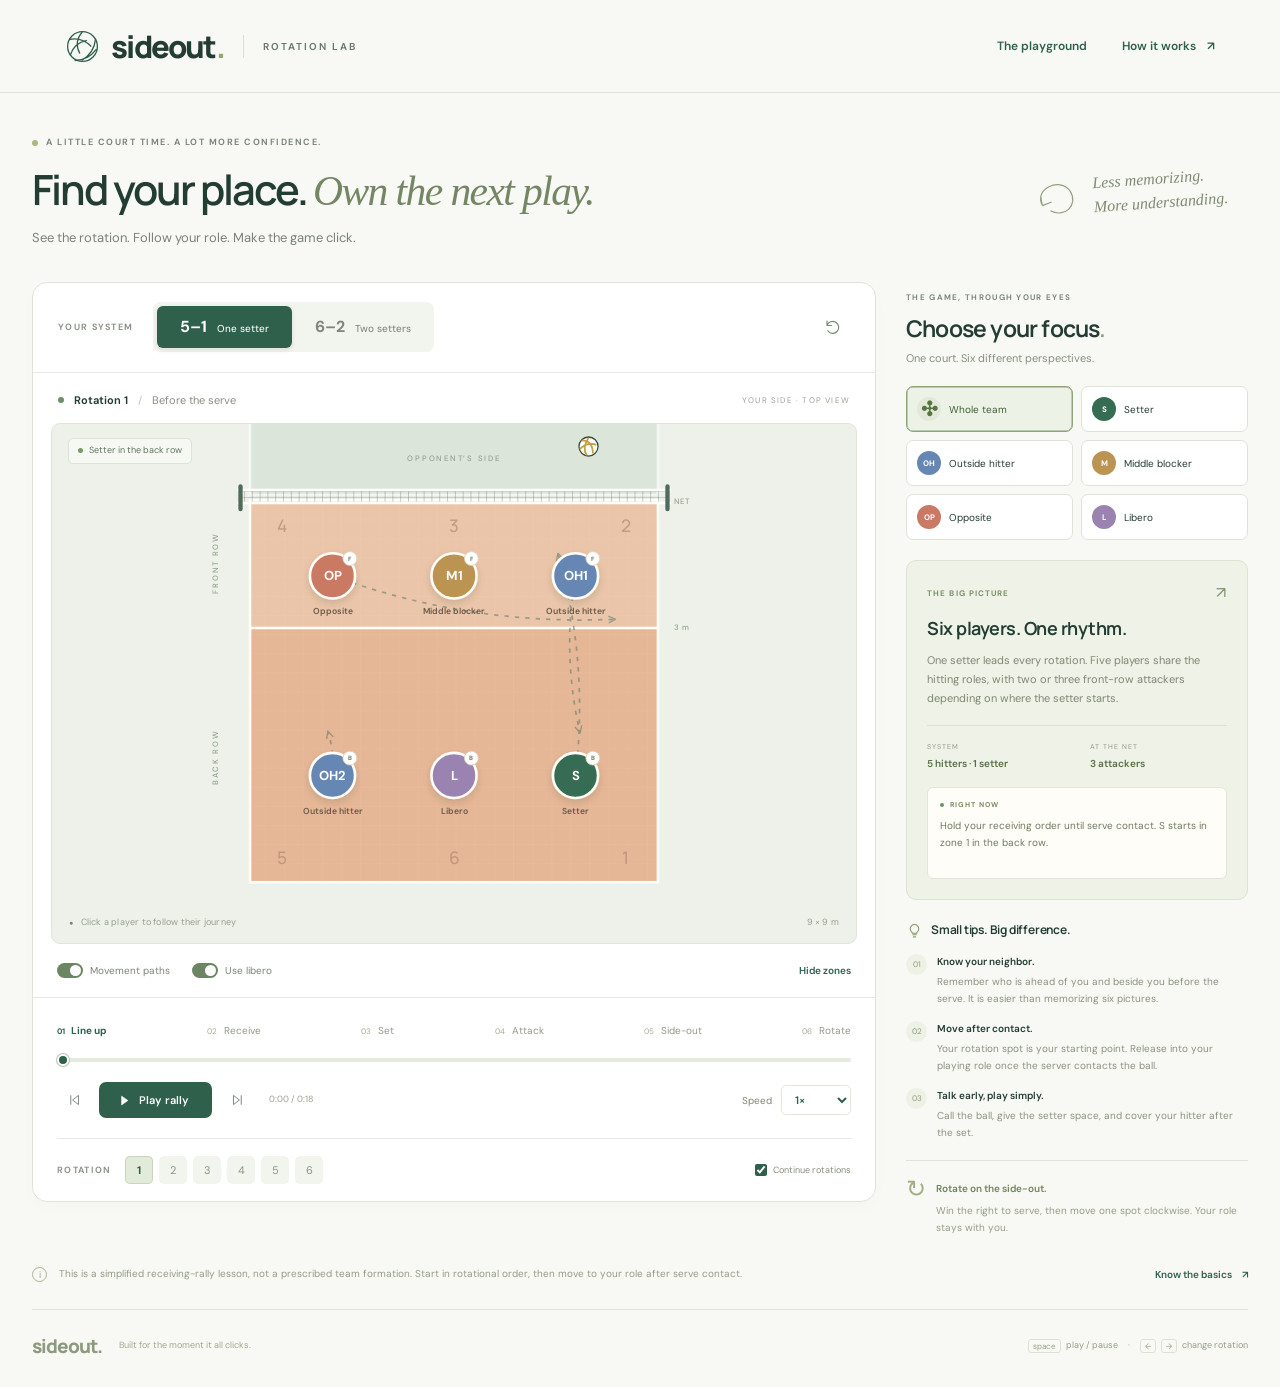
==== index.html @ 78028856 "Add volleyball rotation trainer and GitHub Pages deployment" ====
<!doctype html>
<html lang="en">
<head>
  <meta charset="utf-8">
  <meta name="viewport" content="width=device-width, initial-scale=1">
  <meta name="theme-color" content="#234c3e">
  <meta name="description" content="Learn 5–1 and 6–2 volleyball rotations on an interactive court. Follow any position, slow down the rally, and learn where to move and why.">
  <title>Sideout — Volleyball Rotation Lab</title>
  <link rel="stylesheet" href="styles.css">
  <script defer src="vendor/gsap.min.js"></script>
  <script defer src="app.js"></script>
</head>
<body>
  <header class="site-header">
    <a class="brand" href="./index.html" aria-label="Sideout home"><svg viewBox="0 0 40 40" aria-hidden="true"><circle cx="20" cy="20" r="17"/><path d="M20 3c-7 8-8 16-3 25M5 12c9-2 18 1 25 8M6 30c3-10 9-15 19-17M35 11c-1 11-6 19-16 25M11 36c10 0 19-5 25-13"/></svg><span>sideout<span class="brand-dot">.</span></span><span class="brand-divider"></span><span class="brand-sub">ROTATION LAB</span></a>
    <nav aria-label="Main navigation"><span class="nav-active">The playground</span><button class="text-button" id="guide-open">How it works <span aria-hidden="true">↗</span></button></nav>
  </header>

  <main>
    <section class="intro">
      <div><div class="eyebrow"><span></span> A LITTLE COURT TIME. A LOT MORE CONFIDENCE.</div><h1>Find your place.<br class="mobile-break"> <em>Own the next play.</em></h1><p>See the rotation. Follow your role. Make the game click.</p></div>
      <div class="intro-note"><svg viewBox="0 0 48 48" aria-hidden="true"><path d="M8 31c-8-18 20-29 30-13 8 15-8 28-22 19M8 31l-1-9M8 31l10-3"/></svg><span>Less memorizing.<br>More understanding.</span></div>
    </section>

    <section class="workspace" aria-label="Rotation playground">
      <div class="lab">
        <div class="lab-toolbar">
          <div class="system-control"><span class="control-label" id="system-label">YOUR SYSTEM</span><div class="segmented" role="group" aria-labelledby="system-label"><button data-system="5-1" class="active" aria-pressed="true">5–1 <span>One setter</span></button><button data-system="6-2" aria-pressed="false">6–2 <span>Two setters</span></button></div></div>
          <button class="icon-button" id="reset" aria-label="Reset lesson" title="Reset lesson"><svg viewBox="0 0 24 24" aria-hidden="true"><path d="M4 10a8 8 0 1 1 1 7M4 4v6h6"/></svg></button>
        </div>
        <div class="court-heading"><div><span class="live-dot"></span><strong id="court-title">Rotation 1</strong><span class="court-heading-divider">/</span><span id="court-phase">Before the serve</span></div><span class="view-label">YOUR SIDE · TOP VIEW</span></div>

        <div class="court-wrap">
          <div class="court-badge" id="setter-badge"><span></span> Setter in the back row</div>
          <svg id="court" viewBox="0 0 700 560" aria-label="Interactive volleyball court. Select a player to learn their role.">
            <defs>
              <pattern id="floor" width="22" height="22" patternUnits="userSpaceOnUse"><path d="M22 0H0V22" fill="none" stroke="#fff" stroke-opacity=".08"/></pattern>
              <pattern id="net-grid" width="9" height="7" patternUnits="userSpaceOnUse"><path d="M9 0H0V7" fill="none" stroke="#667a70" stroke-width=".8"/></pattern>
              <filter id="player-shadow" x="-50%" y="-50%" width="200%" height="220%"><feDropShadow dx="0" dy="4" stdDeviation="4" flood-color="#264034" flood-opacity=".16"/></filter>
              <marker id="arrow" viewBox="0 0 10 10" refX="8" refY="5" markerWidth="5" markerHeight="5" orient="auto-start-reverse"><path d="M1 1l8 4-8 4" fill="none" stroke="#4a7363" stroke-width="1.6"/></marker>
            </defs>
            <rect x="0" y="0" width="700" height="560" fill="#edf1e9"/>
            <rect x="115" y="-40" width="470" height="124" fill="#dce5d9"/>
            <path d="M115 0v82h470V0" fill="none" stroke="#fff" stroke-width="3" opacity=".65"/>
            <text x="350" y="43" text-anchor="middle" class="opponent-label">OPPONENT’S SIDE</text>
            <rect x="115" y="88" width="470" height="440" fill="#e6b797"/>
            <rect x="115" y="88" width="470" height="147" fill="#ebc5a9"/>
            <rect x="115" y="88" width="470" height="440" fill="url(#floor)"/>
            <rect x="115" y="88" width="470" height="440" fill="none" stroke="#fffdf7" stroke-width="3"/>
            <line x1="115" y1="235" x2="585" y2="235" stroke="#fffdf7" stroke-width="3"/>
            <g id="zone-labels" class="zone-labels"><text x="152" y="124">4</text><text x="350" y="124">3</text><text x="548" y="124">2</text><text x="152" y="507">5</text><text x="350" y="507">6</text><text x="548" y="507">1</text></g>
            <text x="603" y="237" class="line-label">3 m</text><text x="603" y="92" class="line-label">NET</text>
            <text transform="translate(78 160) rotate(-90)" text-anchor="middle" class="row-label">FRONT ROW</text><text transform="translate(78 384) rotate(-90)" text-anchor="middle" class="row-label">BACK ROW</text>
            <g id="movement-paths" fill="none" stroke="#4a7363" stroke-width="2" stroke-dasharray="5 7" opacity=".5" marker-end="url(#arrow)"></g>
            <g class="net"><rect x="102" y="76" width="496" height="15" fill="url(#net-grid)"/><path d="M100 76h500M100 91h500" stroke="#fff" stroke-width="3"/><path d="M104 72v26M596 72v26" stroke="#506b5c" stroke-width="5" stroke-linecap="round"/></g>
            <g id="players"></g>
            <g id="ball" transform="translate(505 26)" aria-hidden="true"><circle r="11" fill="#fffef4" stroke="#384d40" stroke-width="1.5"/><path d="M-8-7C0-7 5-2 5 8M-10 3C-4-3 3-4 9-2M-2 10C-6 4-5-3 0-10" fill="none" stroke="#c3a047" stroke-width="2"/></g>
          </svg>
          <div class="court-bottom-label"><span><span class="small-ball">●</span> Click a player to follow their journey</span><span>9 × 9 m</span></div>
        </div>

        <div class="court-options"><label class="toggle-label"><input type="checkbox" id="paths" checked><span class="toggle"></span>Movement paths</label><label class="toggle-label"><input type="checkbox" id="libero" checked><span class="toggle"></span>Use libero</label><button class="text-button small" id="zones" aria-pressed="true">Hide zones</button></div>

        <div class="playback">
          <div class="phase-steps" role="group" aria-label="Jump to rally phase"><button data-phase="0" class="active"><span>01</span> Line up</button><button data-phase="1"><span>02</span> Receive</button><button data-phase="2"><span>03</span> Set</button><button data-phase="3"><span>04</span> Attack</button><button data-phase="4"><span>05</span> Side-out</button><button data-phase="5"><span>06</span> Rotate</button></div>
          <label class="sr-only" for="scrubber">Rally progress</label><input type="range" min="0" max="18" value="0" step="0.01" id="scrubber" aria-valuetext="Line up, 0 seconds">
          <div class="playback-bottom"><div class="transport"><button class="icon-button" id="previous" aria-label="Previous rotation" title="Previous rotation"><svg viewBox="0 0 24 24" aria-hidden="true"><path d="M6 5v14M18 5l-9 7 9 7z"/></svg></button><button class="play-button" id="play"><svg viewBox="0 0 24 24" aria-hidden="true"><path d="m9 5 10 7-10 7z"/></svg><span>Play rally</span></button><button class="icon-button" id="next" aria-label="Next rotation" title="Next rotation"><svg viewBox="0 0 24 24" aria-hidden="true"><path d="M18 5v14M6 5l9 7-9 7z"/></svg></button><span class="time-display" id="time-display">0:00 / 0:18</span></div><div class="speed-control"><label for="speed">Speed</label><select id="speed" aria-label="Playback speed"><option value="0.25">0.25×</option><option value="0.5">0.5×</option><option value="0.75">0.75×</option><option value="1" selected>1×</option><option value="1.5">1.5×</option><option value="2">2×</option></select></div></div>
          <div class="rotation-strip"><span class="control-label">ROTATION</span><div id="rotations" role="group" aria-label="Choose rotation"></div><label class="loop-label"><input type="checkbox" id="continuous" checked> Continue rotations</label></div>
        </div>
      </div>

      <aside class="coach-panel" aria-label="Position coaching">
        <div class="focus-heading"><span class="eyebrow">THE GAME, THROUGH YOUR EYES</span><h2>Choose your focus<span>.</span></h2><p>One court. Six different perspectives.</p></div>
        <div class="role-grid" role="group" aria-label="Focus on a position"><button data-role="all" class="active" aria-pressed="true"><span class="role-icon all-icon">✣</span>Whole team</button><button data-role="S" aria-pressed="false"><span class="role-icon setter">S</span>Setter</button><button data-role="OH" aria-pressed="false"><span class="role-icon outside">OH</span>Outside hitter</button><button data-role="MB" aria-pressed="false"><span class="role-icon middle">M</span>Middle blocker</button><button data-role="OPP" aria-pressed="false"><span class="role-icon opposite">OP</span>Opposite</button><button data-role="L" aria-pressed="false"><span class="role-icon libero">L</span>Libero</button></div>

        <article class="coaching-card"><div class="card-eyebrow"><span id="focus-tag">THE BIG PICTURE</span><span class="outline-icon" aria-hidden="true">↗</span></div><h3 id="focus-title">Six players. One rhythm.</h3><p id="focus-description"></p><div class="focus-stats"><div><span id="stat-one-label">SYSTEM</span><strong id="stat-one-value">5 hitters · 1 setter</strong></div><div><span id="stat-two-label">AT THE NET</span><strong id="stat-two-value">3 attackers</strong></div></div><div class="now-card"><span class="now-label"><span class="live-dot"></span> RIGHT NOW</span><p id="phase-tip" aria-live="polite"></p></div></article>

        <section class="tips-section"><h3><svg viewBox="0 0 24 24" aria-hidden="true"><path d="M9 18h6M10 21h4M8 14a6 6 0 1 1 8 0c-1 1-1 2-1 2H9s0-1-1-2z"/></svg>Small tips. Big difference.</h3><div id="tips"></div></section>
        <div class="remember"><span aria-hidden="true">↻</span><div><strong>Rotate on the side-out.</strong><p>Win the right to serve, then move one spot clockwise. Your role stays with you.</p></div></div>
      </aside>
    </section>

    <section class="lesson-note"><span class="note-icon" aria-hidden="true">i</span><p id="lesson-note">This is a simplified receiving-rally lesson, not a prescribed team formation. Start in rotational order, then move to your role after serve contact.</p><button class="text-button" id="rules-open">Know the basics <span aria-hidden="true">↗</span></button></section>
    <footer><span class="footer-brand">sideout.</span><span>Built for the moment it all clicks.</span><span class="keyboard-hint"><kbd>space</kbd> play / pause <span>·</span> <kbd>←</kbd> <kbd>→</kbd> change rotation</span></footer>
  </main>

  <dialog id="guide"><div class="dialog-top"><span class="eyebrow">YOUR COURTSIDE FIELD GUIDE</span><button class="icon-button" id="guide-close" aria-label="Close guide">✕</button></div><h2>A few things that<br><em>make it click.</em></h2><div class="guide-grid"><section><span class="guide-number">01</span><h3>Rotation ≠ playing position</h3><p>The zones run 1 (right back), 2 (right front), 3 (middle front), 4 (left front), 5 (left back), 6 (middle back). After winning the right to serve, rotate 2 → 1 → 6 → 5 → 4 → 3 → 2.</p></section><section><span class="guide-number">02</span><h3>One setter or two?</h3><p>A 5–1 uses the same setter in all six rotations. A 6–2 uses two opposite setter/hitters: the back-row player sets and the front-row player attacks. This demo uses that no-substitution version.</p></section><section><span class="guide-number">03</span><h3>Wait for serve contact</h3><p>As the receiving team, keep your rotational order until the server contacts the ball: front-row players ahead of their corresponding back-row players, and left–middle–right order within each row. Then move to your playing positions.</p></section><section><span class="guide-number">04</span><h3>Your row still matters</h3><p>A back-row setter can move to the net to set, but cannot block or complete an above-net attack after taking off in the front zone. Moving forward does not make them a front-row player.</p></section><section><span class="guide-number">05</span><h3>The libero’s exchange</h3><p>Here, the libero replaces the back-row middle. Before that slot reaches the front row, the middle returns. The other middle can then be replaced in the back row. Real exchanges must follow competition timing rules; this lesson condenses them.</p></section><section><span class="guide-number">06</span><h3>Learn one rally at a time</h3><p>Choose a role or click a player. Use the phase buttons and timeline to pause anywhere. Each example ends with a successful side-out. The next lesson assumes your team is receiving again; actual games include serving rallies in between.</p></section></div><div class="guide-source">Rules reference: <a href="https://usavolleyball.org/play/rules-of-volleyball/" target="_blank" rel="noopener noreferrer">USA Volleyball ↗</a><p>These are teaching positions and schematic paths. Passing lanes, switches, defensive systems, and substitution rules vary by team and competition.</p></div></dialog>
  <noscript><div class="error-banner">Enable JavaScript to use the interactive court and animation controls.</div></noscript>
</body>
</html>
---- styles.css ----
@import url('https://fonts.googleapis.com/css2?family=DM+Sans:wght@400;450;500;550;600;650;700&family=Manrope:wght@400;500;600;650;700;750;800&display=swap');

:root{--paper:#f8f9f5;--ink:#233d33;--muted:#7b8279;--green:#2f604c;--line:#dfe4da;--setter:#356c52;--outside:#6687b4;--middle:#bb9451;--opposite:#ca7964;--libero:#9a82b1;--sans:'DM Sans',-apple-system,BlinkMacSystemFont,'Segoe UI',sans-serif;--heading:'Manrope',var(--sans)}
*{box-sizing:border-box}body{margin:0;background:var(--paper);color:var(--ink);font:14px/1.5 var(--sans)}button,input,select{font:inherit}button,a,input,select{-webkit-tap-highlight-color:transparent}button{cursor:pointer;color:inherit}button{border:0;background:none}a{color:inherit}button:focus-visible,a:focus-visible,input:focus-visible,select:focus-visible,[role=button]:focus-visible{outline:3px solid #9ba95b;outline-offset:4px}button:disabled{opacity:.45;cursor:not-allowed}button,select,a{touch-action:manipulation}.site-header{height:93px;max-width:1440px;margin:auto;padding:0 5.1%;display:flex;justify-content:space-between;align-items:center;border-bottom:1px solid var(--line)}.brand{display:flex;gap:11px;align-items:center;text-decoration:none}.brand>svg{width:35px;fill:none;stroke:var(--green);stroke-width:1.5}.brand>span:first-of-type{font:800 31px var(--heading);letter-spacing:-1.8px}.brand-dot{color:#93a971}.brand-divider{height:23px;width:1px;background:#d9dfd3;margin:0 8px}.brand-sub{font-size:10px;font-weight:650;letter-spacing:2px;color:#69786d}nav{display:flex;gap:35px;align-items:center;font-size:12px}nav .nav-active{color:var(--green);font-weight:600}.text-button{padding:3px 0;font-size:12px;color:var(--green);font-weight:600;white-space:nowrap}.text-button span{margin-left:8px}.text-button:hover{text-decoration:underline;text-underline-offset:4px}main{max-width:1324px;padding:0 32px;margin:auto}.intro{display:flex;justify-content:space-between;align-items:center;padding:43px 0 34px}.eyebrow{font-size:9px;letter-spacing:1.5px;font-weight:650;color:#788477}.intro .eyebrow{display:flex;gap:8px;align-items:center}.intro .eyebrow>span{height:6px;width:6px;border-radius:50%;background:#a8b984}h1{font:600 clamp(30px,3.25vw,46px)/1.25 var(--heading);letter-spacing:-2px;margin:13px 0 11px}h1 em{font-family:Georgia,serif;font-weight:400;letter-spacing:-1.6px;color:#748663}h1+p{color:#7b8279;font-size:13px;margin:0}.mobile-break{display:none}.intro-note{display:flex;align-items:center;gap:13px;padding-right:20px;transform:rotate(-4deg);color:#7e8b71;font:italic 16px/1.5 Georgia,serif}.intro-note svg{width:46px;fill:none;stroke:#94a181;stroke-width:1.2}.workspace{display:grid;grid-template-columns:minmax(0,1fr) 342px;gap:30px;align-items:start}.lab{border:1px solid var(--line);border-radius:15px;background:#fff;overflow:hidden;box-shadow:0 6px 20px #263f3304}.lab-toolbar{height:90px;padding:18px 25px;display:flex;align-items:center;justify-content:space-between;border-bottom:1px solid #e6e9e1}.system-control{display:flex;align-items:center;gap:20px}.control-label{font-size:9px;letter-spacing:1.3px;font-weight:650;color:#899184}.segmented{display:flex;gap:3px;background:#f2f4ee;border-radius:8px;padding:4px}.segmented button{font-weight:700;border-radius:6px;padding:9px 17px;font-size:16px;min-width:135px;color:#7e877a}.segmented button span{font-size:10px;font-weight:450;margin-left:6px}.segmented button.active{color:#fff;background:var(--green);box-shadow:0 2px 5px #1f48331a}.icon-button{width:34px;height:34px;display:inline-flex;align-items:center;justify-content:center;border-radius:7px;color:#7c8a7c}.icon-button:hover{background:#edf1e9;color:var(--green)}.icon-button svg{width:18px;height:18px;fill:none;stroke:currentColor;stroke-width:1.6;stroke-linejoin:round;stroke-linecap:round}.court-heading{display:flex;align-items:center;justify-content:space-between;padding:19px 25px 15px;font-size:11px}.court-heading>div{display:flex;gap:10px;align-items:center}.live-dot{width:6px;height:6px;border-radius:50%;background:#699268;display:inline-block;flex:none}.court-heading strong{font-weight:650}.court-heading-divider{color:#c2c7bc}#court-phase{color:#879080}.view-label{font-size:8px;letter-spacing:1.2px;color:#9ca394}.court-wrap{position:relative;background:#edf1e9;margin:0 18px;border:1px solid #e0e5d9;border-radius:9px;overflow:hidden}.court-wrap>svg{display:block;width:100%;max-height:486px}.court-badge{position:absolute;top:14px;left:16px;padding:5px 9px;background:#f8faf4e8;border:1px solid #dce4d4;border-radius:5px;font-size:9px;z-index:1;color:#61745f;pointer-events:none}.court-badge span{display:inline-block;background:#7c9a65;width:5px;height:5px;border-radius:50%;margin-right:4px}.opponent-label,.row-label,.line-label{font:500 9px var(--sans);letter-spacing:2px;fill:#93a28e}.line-label{letter-spacing:1px;font-size:9px}.zone-labels{font:500 20px var(--heading);fill:#ae876b;opacity:.65;text-anchor:middle}.player{cursor:pointer;outline:none}.player .player-disc{stroke:#fffdf7;stroke-width:3;filter:url(#player-shadow)}.player .focus-ring{fill:none;stroke:var(--green);stroke-width:1.8;opacity:0;stroke-dasharray:4 4}.player.selected .focus-ring,.player:focus-visible .focus-ring{opacity:1}.player .player-code{font:700 15px var(--sans);fill:white;text-anchor:middle;dominant-baseline:central;pointer-events:none}.player .player-name{font:600 10px var(--sans);fill:#6a5a49;text-anchor:middle;pointer-events:none}.player .row-indicator{fill:white;stroke:#ddd0b8;stroke-width:1}.player .row-text{font:700 7px var(--sans);fill:#6d775e;text-anchor:middle;dominant-baseline:central}.player:hover .player-disc{stroke-width:5}.court-bottom-label{padding:6px 17px 13px;display:flex;justify-content:space-between;color:#94a18b;font-size:9px;letter-spacing:.2px}.small-ball{color:#768969;margin-right:5px;font-size:7px}.court-options{padding:16px 24px;display:flex;gap:22px;align-items:center;border-bottom:1px solid #e6e9e1;font-size:10px;color:#7b8574}.toggle-label{display:flex;align-items:center;gap:7px;cursor:pointer}.toggle-label input{position:absolute;opacity:0;width:28px;height:20px}.toggle{display:inline-block;width:26px;height:15px;border-radius:20px;background:#c6cebe;position:relative;pointer-events:none}.toggle:after{content:'';position:absolute;background:white;border-radius:50%;width:11px;height:11px;left:2px;top:2px;transition:transform .15s}.toggle-label input:checked+.toggle{background:#6c8663}.toggle-label input:checked+.toggle:after{transform:translateX(11px)}.toggle-label input:focus-visible+.toggle{outline:3px solid #9ba95b;outline-offset:3px}.court-options>.small{margin-left:auto;font-size:10px}.playback{padding:20px 24px 0}.phase-steps{display:flex;justify-content:space-between;gap:3px}.phase-steps button{font-size:10px;color:#92998b;padding:5px 0;white-space:nowrap}.phase-steps span{font-size:8px;margin-right:4px;color:#a1ac95}.phase-steps button.active{color:var(--green);font-weight:700}.phase-steps button.active span{color:var(--green)}input[type=range]{appearance:none;-webkit-appearance:none;width:100%;height:4px;background:linear-gradient(to right,var(--green) var(--progress,0%),#e5eadf var(--progress,0%));border-radius:4px;cursor:pointer;margin:15px 0 20px;display:block}input[type=range]::-webkit-slider-thumb{appearance:none;width:12px;height:12px;background:var(--green);border:2px solid white;border-radius:50%;box-shadow:0 0 0 1px #b6c4ad}input[type=range]::-moz-range-thumb{width:9px;height:9px;background:var(--green);border:2px solid white;border-radius:50%}.playback-bottom{display:flex;justify-content:space-between;align-items:center;margin-bottom:20px}.transport{display:flex;align-items:center;gap:8px}.transport .icon-button svg{width:15px}.play-button{display:flex;gap:8px;align-items:center;background:var(--green);color:white;padding:10px 17px;border-radius:7px;font-size:11px;font-weight:600;min-width:113px}.play-button:hover{background:#204d3a}.play-button svg{width:15px;height:15px;fill:currentColor;stroke:currentColor}.time-display{font-size:9px;font-variant-numeric:tabular-nums;color:#9aa28f;margin-left:7px}.speed-control{display:flex;align-items:center;gap:9px;font-size:10px;color:#7f8875}.speed-control select{padding:6px 9px;border-radius:5px;border:1px solid #e2e7db;background:#fff;color:var(--green);font-size:11px;font-weight:600}.rotation-strip{border-top:1px solid #e6e9e1;padding:17px 0;display:flex;align-items:center;gap:14px}#rotations{display:flex;gap:6px}#rotations button{width:28px;height:28px;border-radius:5px;font-size:11px;color:#8b9481;background:#f2f5ed}#rotations button.active{background:#e2ead9;color:#385e38;font-weight:700;box-shadow:inset 0 0 0 1px #c9d6bd}.loop-label{margin-left:auto;display:flex;align-items:center;gap:6px;font-size:9px;color:#87917c;cursor:pointer}.loop-label input{accent-color:var(--green);width:12px;height:12px;margin:0}.coach-panel{padding-top:3px}.focus-heading .eyebrow{font-size:8px;letter-spacing:1.3px}h2{font:650 23px/1.3 var(--heading);letter-spacing:-.8px;margin:8px 0 6px}h2>span{color:#8da374}.focus-heading>p{margin:0;color:#87907f;font-size:11px}.role-grid{display:grid;grid-template-columns:1fr 1fr;gap:8px;margin:20px 0}.role-grid button{background:#fff;border:1px solid var(--line);border-radius:7px;padding:10px;display:flex;align-items:center;gap:8px;font-size:10px;white-space:nowrap;text-align:left}.role-grid button.active{background:#edf2e7;border-color:#8da37b;box-shadow:inset 0 0 0 .5px #8da37b;color:#3f6035}.role-grid button:hover{border-color:#8da37b}.role-icon{width:24px;height:24px;border-radius:50%;display:flex;align-items:center;justify-content:center;font-size:8px;font-weight:700;color:white;flex:none}.all-icon{background:#e2e9d8;color:#597443;font-size:20px}.setter{background:var(--setter)}.outside{background:var(--outside)}.middle{background:var(--middle)}.opposite{background:var(--opposite)}.libero{background:var(--libero)}.coaching-card{border:1px solid #dce3d3;background:#eef2e7;border-radius:10px;padding:20px}.card-eyebrow{display:flex;justify-content:space-between;align-items:center;color:#7c9169;font-size:8px;font-weight:700;letter-spacing:1.1px}.outline-icon{font-size:16px;font-weight:400}h3{font:650 18px/1.35 var(--heading);letter-spacing:-.5px;margin:11px 0 10px}.coaching-card>p{font-size:11px;line-height:1.75;color:#7d8872;min-height:58px;margin:0}.focus-stats{display:flex;gap:25px;border-top:1px solid #dce3d2;margin-top:16px;padding:16px 0}.focus-stats>div{flex:1}.focus-stats span{display:block;font-size:7px;letter-spacing:1px;color:#909d83}.focus-stats strong{display:block;font-size:10px;font-weight:600;color:#567044;margin-top:4px}.now-card{background:#fffdf7;border:1px solid #e3e6d7;border-radius:6px;padding:12px}.now-label{font-size:7px;font-weight:700;letter-spacing:1px;color:#778b62;display:flex;align-items:center;gap:6px}.now-label .live-dot{width:4px;height:4px}.now-card p{font-size:10px;line-height:1.7;color:#6e7b60;margin:6px 0 0;min-height:49px}.tips-section{margin-top:22px}.tips-section h3{display:flex;align-items:center;gap:8px;font-size:12px;letter-spacing:-.2px;margin-bottom:15px}.tips-section h3 svg{width:17px;fill:none;stroke:#839669;stroke-width:1.5}.tip{display:flex;gap:10px;margin:14px 0}.tip-number{width:21px;height:21px;border-radius:50%;background:#edf1e6;color:#8e9b7f;font-size:8px;display:flex;align-items:center;justify-content:center;flex:none}.tip strong{font-size:10px;font-weight:600;display:block}.tip p{font-size:10px;line-height:1.7;color:#8b937f;margin:4px 0 0}.remember{margin-top:19px;padding:16px 0 0;border-top:1px solid var(--line);display:flex;gap:10px}.remember>span{font-size:24px;color:#a3af8a;line-height:1}.remember strong{font-size:10px;color:#72835d;font-weight:600}.remember p{color:#949d86;font-size:10px;line-height:1.7;margin:4px 0}.lesson-note{display:flex;gap:12px;align-items:center;padding:24px 0;border-bottom:1px solid var(--line)}.note-icon{border:1px solid #a8b395;width:15px;height:15px;text-align:center;border-radius:50%;font-size:9px;line-height:14px;flex:none;color:#91a279}.lesson-note p{color:#949c86;font-size:10px;line-height:1.8;max-width:820px;margin:0}.lesson-note>button{margin-left:auto;font-size:10px}footer{display:flex;align-items:center;padding:23px 0 28px;gap:17px;font-size:9px;color:#a1a88f}.footer-brand{font:800 19px var(--heading);letter-spacing:-1px;color:#8e9a7e}.keyboard-hint{margin-left:auto;display:flex;align-items:center;gap:5px;font-size:9px;color:#959e87}kbd{font:8px var(--sans);border:1px solid #dce2d3;border-radius:3px;padding:1px 4px}.keyboard-hint>span{margin:0 5px}.sr-only{position:absolute;width:1px;height:1px;padding:0;margin:-1px;overflow:hidden;clip:rect(0,0,0,0);white-space:nowrap;border:0}dialog{width:min(780px,calc(100% - 32px));max-height:90vh;border:1px solid #dbe2d0;border-radius:16px;padding:30px;background:var(--paper);color:var(--ink);box-shadow:0 20px 80px #16332933}dialog::backdrop{background:#16332975;backdrop-filter:blur(5px)}.dialog-top{display:flex;justify-content:space-between;align-items:center}dialog h2{font-size:34px;margin:10px 0 28px}dialog h2 em{font:italic 36px Georgia,serif;color:#82906d}.guide-grid{display:grid;grid-template-columns:1fr 1fr;gap:25px}.guide-number{font-size:10px;color:#879674}.guide-grid h3{font-size:14px;margin:6px 0}.guide-grid p,.guide-source{font-size:12px;color:#7e8875;line-height:1.8;margin:0}.guide-source{margin-top:25px;padding-top:18px;border-top:1px solid var(--line);font-size:10px}.guide-source p{margin-bottom:0}.error-banner{padding:20px;background:#ffe7cd;color:#7a3918;position:fixed;bottom:0;width:100%;z-index:10}
@media(min-width:1500px){main{padding:0 42px;max-width:1380px}.workspace{grid-template-columns:minmax(0,1fr) 360px;gap:36px}.court-wrap>svg{max-height:520px}.intro{padding-top:50px;padding-bottom:38px}.coach-panel{padding-top:8px}.coaching-card{padding:23px}.tips-section{margin-top:27px}.tip{margin:19px 0}.coaching-card>p{font-size:12px}.now-card p{font-size:11px}.role-grid button{padding:12px;font-size:11px}}
@media(max-width:1100px){.workspace{grid-template-columns:minmax(0,1fr) 305px;gap:22px}.intro-note{display:none}.system-control{gap:12px}.segmented button{min-width:110px;padding:9px 12px}.segmented button span{font-size:9px}.time-display{display:none}.loop-label{font-size:8px}.rotation-strip{gap:8px}.court-heading{padding-left:18px;padding-right:18px}.view-label{font-size:7px}.coaching-card{padding:17px}}
@media(max-width:880px){main{padding:0 24px}.workspace{grid-template-columns:minmax(0,1fr) 276px;gap:18px}.lab-toolbar{padding:15px;height:76px}.system-control{display:block}.system-control>.control-label{display:none}.segmented button{min-width:90px;font-size:15px}.segmented button span{display:none}.court-heading{font-size:10px;gap:6px}.view-label{display:none}.court-wrap{margin:0 12px}.court-badge{font-size:8px;left:8px;top:8px}.court-options{gap:12px;padding:14px;font-size:9px}.playback{padding:15px 14px 0}.phase-steps button{font-size:8px}.phase-steps span{display:none}.transport{gap:2px}.play-button{min-width:96px;padding:9px 12px;font-size:10px}.speed-control{gap:4px}.speed-control label{display:none}.rotation-strip{flex-wrap:wrap;gap:9px}.loop-label{font-size:9px;margin-left:0}.focus-heading h2{font-size:20px}.role-grid{gap:6px}.role-grid button{font-size:9px;padding:8px;gap:6px}.role-icon{width:21px;height:21px}.coaching-card{padding:15px}.focus-stats{gap:10px}.lesson-note p{font-size:9px}.lesson-note>button{font-size:9px}.site-header{padding:0 24px}.brand-sub{font-size:8px}nav{gap:20px}}
@media(max-width:700px){.site-header{height:74px;padding:0 20px}.brand>span:first-of-type{font-size:27px}.brand>svg{width:30px}.brand-divider,.brand-sub,.nav-active{display:none}nav{font-size:11px}main{padding:0 16px}.intro{padding:30px 4px 27px}.intro .eyebrow{font-size:7px;letter-spacing:1px}h1{font-size:34px;letter-spacing:-1.5px;line-height:1.2;margin:14px 0}.mobile-break{display:block}h1 em{font-size:33px}h1+p{font-size:11px}.workspace{grid-template-columns:1fr;gap:26px}.system-control{display:flex}.system-control>.control-label{display:inline-block;font-size:8px}.segmented button{min-width:100px}.segmented button span{display:inline;font-size:8px}.lab-toolbar{padding:15px}.court-heading{padding:14px 18px}.view-label{display:block;font-size:6px}.court-wrap>svg{max-height:490px}.court-badge{font-size:8px;left:10px;top:10px}.court-options{padding:15px 18px;font-size:9px;gap:16px}.playback{padding:15px 18px 0}.phase-steps button{font-size:9px}.phase-steps span{display:inline;font-size:7px;margin-right:3px}.playback-bottom{margin-bottom:17px}.transport{gap:7px}.play-button{font-size:11px;min-width:110px;padding:11px 16px}.speed-control label{display:inline}.speed-control{gap:8px}.rotation-strip{padding:15px 0;gap:12px}.loop-label{margin-left:auto;font-size:8px}#rotations{gap:4px}#rotations button{width:26px}.coach-panel{display:grid;grid-template-columns:1fr 1fr;gap:0 20px}.focus-heading{grid-column:1/-1}.focus-heading h2{font-size:25px}.role-grid{grid-column:1/-1;grid-template-columns:repeat(3,1fr);margin:17px 0 23px;gap:8px}.role-grid button{padding:10px 8px;font-size:9px}.coaching-card{grid-column:1/-1;padding:22px}.coaching-card h3{font-size:23px}.coaching-card>p{font-size:12px;min-height:0}.focus-stats{gap:20px}.focus-stats span{font-size:8px}.focus-stats strong{font-size:12px}.now-card p{font-size:12px;min-height:0}.now-label{font-size:8px}.card-eyebrow{font-size:9px}.tips-section{grid-column:1/-1;margin-top:24px}.tips-section h3{font-size:15px}.tip{margin:16px 0}.tip strong{font-size:12px}.tip p{font-size:12px}.remember{grid-column:1/-1;margin-top:10px;padding-top:19px}.remember strong,.remember p{font-size:12px}.lesson-note{flex-wrap:wrap;gap:10px;margin-top:5px}.lesson-note p{flex:1;font-size:10px}.lesson-note>button{width:100%;text-align:left;margin-left:25px;font-size:10px}footer{padding:20px 0}.keyboard-hint{display:none}.guide-grid{grid-template-columns:1fr}dialog{padding:24px}.guide-grid p{font-size:13px}}
@media(max-width:390px){.system-control{gap:8px}.segmented button{min-width:84px}.segmented button span{display:none}.phase-steps span{display:none}.rotation-strip{gap:8px}.rotation-strip .control-label{font-size:8px}#rotations{gap:3px}#rotations button{width:23px}.loop-label{font-size:7px}.role-grid{grid-template-columns:1fr 1fr}.court-heading{font-size:9px}.view-label{font-size:5px}.court-options{font-size:8px;gap:10px}}
@media(prefers-reduced-motion:reduce){*,*::before,*::after{scroll-behavior:auto!important;transition:none!important}}
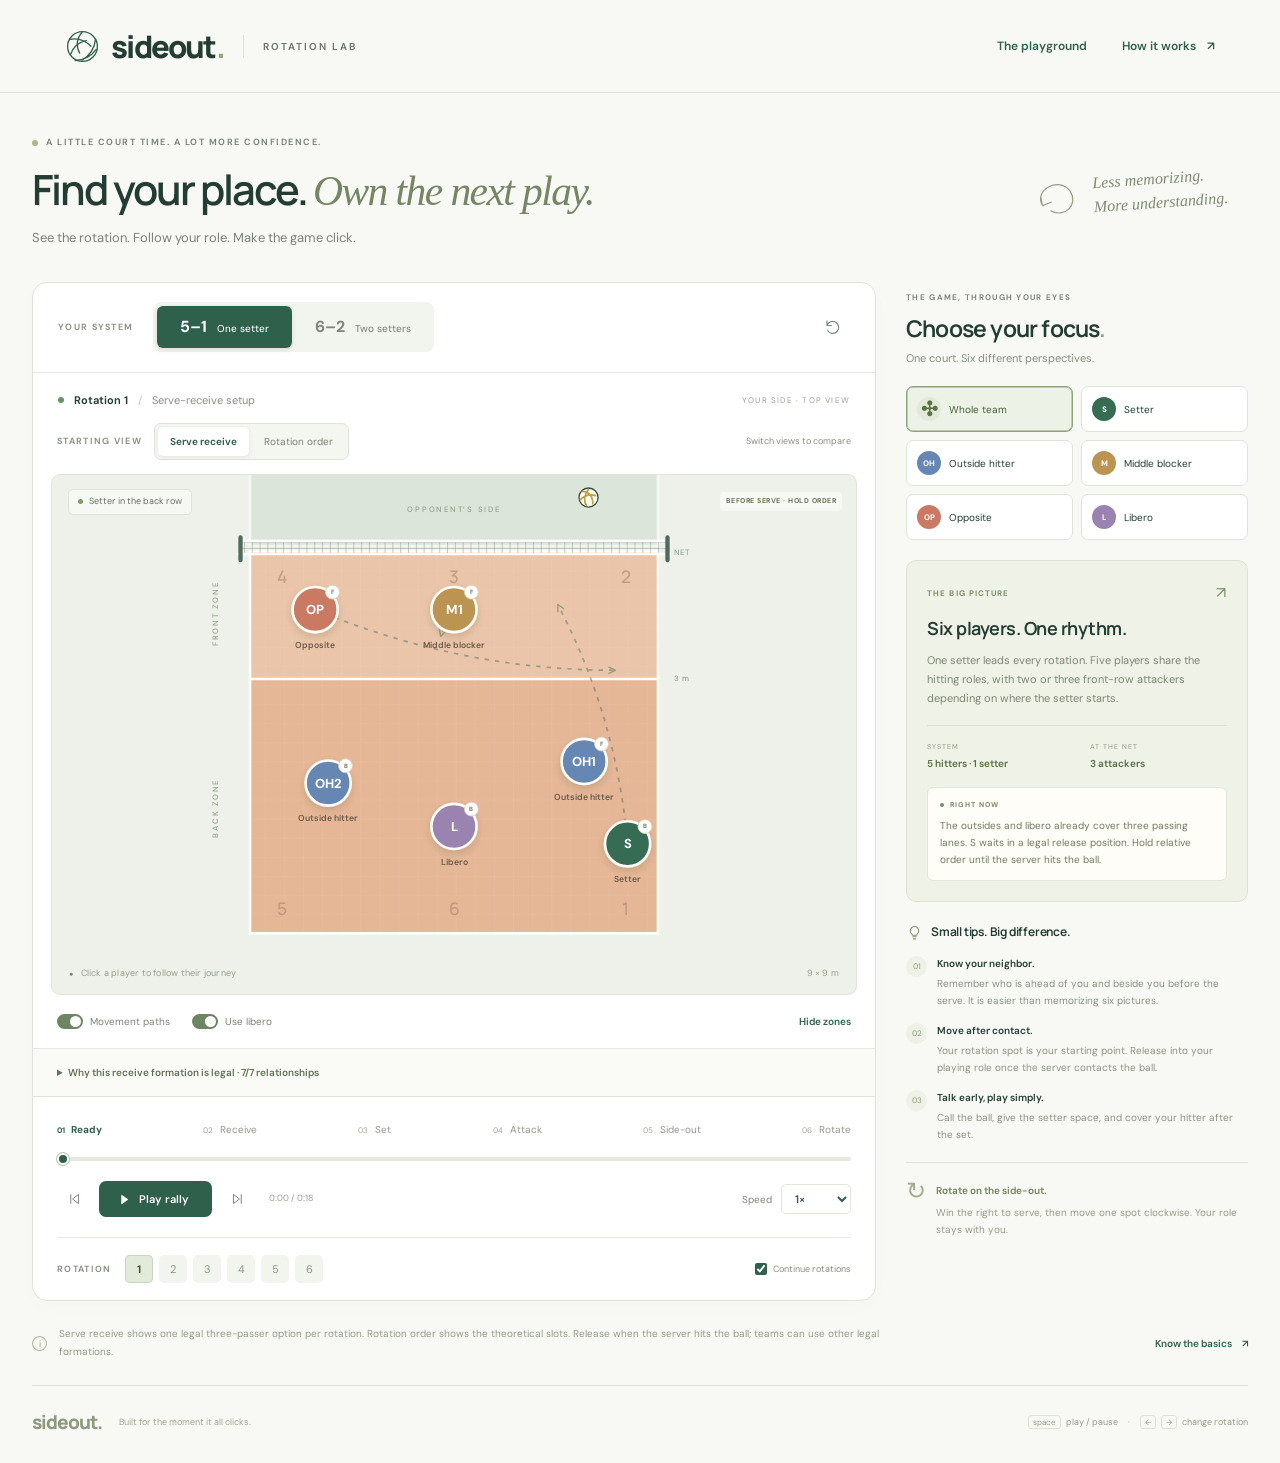
==== commit d3e5a0d8: "Add legal serve-receive formations and rotation-order comparison" ====
--- a/index.html
+++ b/index.html
@@ -30,8 +30,11 @@
         </div>
         <div class="court-heading"><div><span class="live-dot"></span><strong id="court-title">Rotation 1</strong><span class="court-heading-divider">/</span><span id="court-phase">Before the serve</span></div><span class="view-label">YOUR SIDE · TOP VIEW</span></div>
 
+        <div class="formation-toolbar"><span class="control-label" id="starting-view-label">STARTING VIEW</span><div class="formation-switch" role="group" aria-labelledby="starting-view-label"><button data-starting-view="receive" class="active" aria-pressed="true">Serve receive</button><button data-starting-view="order" aria-pressed="false">Rotation order</button></div><span class="formation-hint">Switch views to compare</span></div>
+
         <div class="court-wrap">
           <div class="court-badge" id="setter-badge"><span></span> Setter in the back row</div>
+          <div class="contact-status" id="contact-status" role="status">BEFORE SERVE · HOLD ORDER</div>
           <svg id="court" viewBox="0 0 700 560" aria-label="Interactive volleyball court. Select a player to learn their role.">
             <defs>
               <pattern id="floor" width="22" height="22" patternUnits="userSpaceOnUse"><path d="M22 0H0V22" fill="none" stroke="#fff" stroke-opacity=".08"/></pattern>
@@ -50,7 +53,7 @@
             <line x1="115" y1="235" x2="585" y2="235" stroke="#fffdf7" stroke-width="3"/>
             <g id="zone-labels" class="zone-labels"><text x="152" y="124">4</text><text x="350" y="124">3</text><text x="548" y="124">2</text><text x="152" y="507">5</text><text x="350" y="507">6</text><text x="548" y="507">1</text></g>
             <text x="603" y="237" class="line-label">3 m</text><text x="603" y="92" class="line-label">NET</text>
-            <text transform="translate(78 160) rotate(-90)" text-anchor="middle" class="row-label">FRONT ROW</text><text transform="translate(78 384) rotate(-90)" text-anchor="middle" class="row-label">BACK ROW</text>
+            <text transform="translate(78 160) rotate(-90)" text-anchor="middle" class="row-label">FRONT ZONE</text><text transform="translate(78 384) rotate(-90)" text-anchor="middle" class="row-label">BACK ZONE</text>
             <g id="movement-paths" fill="none" stroke="#4a7363" stroke-width="2" stroke-dasharray="5 7" opacity=".5" marker-end="url(#arrow)"></g>
             <g class="net"><rect x="102" y="76" width="496" height="15" fill="url(#net-grid)"/><path d="M100 76h500M100 91h500" stroke="#fff" stroke-width="3"/><path d="M104 72v26M596 72v26" stroke="#506b5c" stroke-width="5" stroke-linecap="round"/></g>
             <g id="players"></g>
@@ -61,9 +64,11 @@
 
         <div class="court-options"><label class="toggle-label"><input type="checkbox" id="paths" checked><span class="toggle"></span>Movement paths</label><label class="toggle-label"><input type="checkbox" id="libero" checked><span class="toggle"></span>Use libero</label><button class="text-button small" id="zones" aria-pressed="true">Hide zones</button></div>
 
+        <details class="formation-lesson"><summary id="overlap-summary">Why this receive formation is legal</summary><p id="formation-explanation"></p><ul id="overlap-checks"></ul><p class="formation-footnote">These checks describe the starting receive formation, not the moving players after contact. Markers show simplified floor positions; officials judge overlap using feet. F/B badges show rotational row, not which side of the 3 m line a player stands on.</p></details>
+
         <div class="playback">
-          <div class="phase-steps" role="group" aria-label="Jump to rally phase"><button data-phase="0" class="active"><span>01</span> Line up</button><button data-phase="1"><span>02</span> Receive</button><button data-phase="2"><span>03</span> Set</button><button data-phase="3"><span>04</span> Attack</button><button data-phase="4"><span>05</span> Side-out</button><button data-phase="5"><span>06</span> Rotate</button></div>
-          <label class="sr-only" for="scrubber">Rally progress</label><input type="range" min="0" max="18" value="0" step="0.01" id="scrubber" aria-valuetext="Line up, 0 seconds">
+          <div class="phase-steps" role="group" aria-label="Jump to rally phase"><button data-phase="0" class="active"><span>01</span> Ready</button><button data-phase="1"><span>02</span> Receive</button><button data-phase="2"><span>03</span> Set</button><button data-phase="3"><span>04</span> Attack</button><button data-phase="4"><span>05</span> Side-out</button><button data-phase="5"><span>06</span> Rotate</button></div>
+          <label class="sr-only" for="scrubber">Rally progress</label><input type="range" min="0" max="18" value="0" step="0.01" id="scrubber" aria-valuetext="Ready, 0 seconds">
           <div class="playback-bottom"><div class="transport"><button class="icon-button" id="previous" aria-label="Previous rotation" title="Previous rotation"><svg viewBox="0 0 24 24" aria-hidden="true"><path d="M6 5v14M18 5l-9 7 9 7z"/></svg></button><button class="play-button" id="play"><svg viewBox="0 0 24 24" aria-hidden="true"><path d="m9 5 10 7-10 7z"/></svg><span>Play rally</span></button><button class="icon-button" id="next" aria-label="Next rotation" title="Next rotation"><svg viewBox="0 0 24 24" aria-hidden="true"><path d="M18 5v14M6 5l9 7-9 7z"/></svg></button><span class="time-display" id="time-display">0:00 / 0:18</span></div><div class="speed-control"><label for="speed">Speed</label><select id="speed" aria-label="Playback speed"><option value="0.25">0.25×</option><option value="0.5">0.5×</option><option value="0.75">0.75×</option><option value="1" selected>1×</option><option value="1.5">1.5×</option><option value="2">2×</option></select></div></div>
           <div class="rotation-strip"><span class="control-label">ROTATION</span><div id="rotations" role="group" aria-label="Choose rotation"></div><label class="loop-label"><input type="checkbox" id="continuous" checked> Continue rotations</label></div>
         </div>
@@ -80,11 +85,11 @@
       </aside>
     </section>
 
-    <section class="lesson-note"><span class="note-icon" aria-hidden="true">i</span><p id="lesson-note">This is a simplified receiving-rally lesson, not a prescribed team formation. Start in rotational order, then move to your role after serve contact.</p><button class="text-button" id="rules-open">Know the basics <span aria-hidden="true">↗</span></button></section>
+    <section class="lesson-note"><span class="note-icon" aria-hidden="true">i</span><p id="lesson-note">Serve receive shows one legal three-passer option per rotation. Rotation order shows the theoretical slots. Release when the server hits the ball; teams can use other legal formations.</p><button class="text-button" id="rules-open">Know the basics <span aria-hidden="true">↗</span></button></section>
     <footer><span class="footer-brand">sideout.</span><span>Built for the moment it all clicks.</span><span class="keyboard-hint"><kbd>space</kbd> play / pause <span>·</span> <kbd>←</kbd> <kbd>→</kbd> change rotation</span></footer>
   </main>
 
-  <dialog id="guide"><div class="dialog-top"><span class="eyebrow">YOUR COURTSIDE FIELD GUIDE</span><button class="icon-button" id="guide-close" aria-label="Close guide">✕</button></div><h2>A few things that<br><em>make it click.</em></h2><div class="guide-grid"><section><span class="guide-number">01</span><h3>Rotation ≠ playing position</h3><p>The zones run 1 (right back), 2 (right front), 3 (middle front), 4 (left front), 5 (left back), 6 (middle back). After winning the right to serve, rotate 2 → 1 → 6 → 5 → 4 → 3 → 2.</p></section><section><span class="guide-number">02</span><h3>One setter or two?</h3><p>A 5–1 uses the same setter in all six rotations. A 6–2 uses two opposite setter/hitters: the back-row player sets and the front-row player attacks. This demo uses that no-substitution version.</p></section><section><span class="guide-number">03</span><h3>Wait for serve contact</h3><p>As the receiving team, keep your rotational order until the server contacts the ball: front-row players ahead of their corresponding back-row players, and left–middle–right order within each row. Then move to your playing positions.</p></section><section><span class="guide-number">04</span><h3>Your row still matters</h3><p>A back-row setter can move to the net to set, but cannot block or complete an above-net attack after taking off in the front zone. Moving forward does not make them a front-row player.</p></section><section><span class="guide-number">05</span><h3>The libero’s exchange</h3><p>Here, the libero replaces the back-row middle. Before that slot reaches the front row, the middle returns. The other middle can then be replaced in the back row. Real exchanges must follow competition timing rules; this lesson condenses them.</p></section><section><span class="guide-number">06</span><h3>Learn one rally at a time</h3><p>Choose a role or click a player. Use the phase buttons and timeline to pause anywhere. Each example ends with a successful side-out. The next lesson assumes your team is receiving again; actual games include serving rallies in between.</p></section></div><div class="guide-source">Rules reference: <a href="https://usavolleyball.org/play/rules-of-volleyball/" target="_blank" rel="noopener noreferrer">USA Volleyball ↗</a><p>These are teaching positions and schematic paths. Passing lanes, switches, defensive systems, and substitution rules vary by team and competition.</p></div></dialog>
+  <dialog id="guide"><div class="dialog-top"><span class="eyebrow">YOUR COURTSIDE FIELD GUIDE</span><button class="icon-button" id="guide-close" aria-label="Close guide">✕</button></div><h2>A few things that<br><em>make it click.</em></h2><div class="guide-grid"><section><span class="guide-number">01</span><h3>Rotation ≠ playing position</h3><p>The zones run 1 (right back), 2 (right front), 3 (middle front), 4 (left front), 5 (left back), 6 (middle back). After winning the right to serve, rotate 2 → 1 → 6 → 5 → 4 → 3 → 2.</p></section><section><span class="guide-number">02</span><h3>One setter or two?</h3><p>A 5–1 uses the same setter in all six rotations. A 6–2 uses two opposite setter/hitters: the back-row player sets and the front-row player attacks. This demo uses that no-substitution version.</p></section><section><span class="guide-number">03</span><h3>Wait for serve contact</h3><p>Receiving positions are relative, not fixed zones. A back-row player can stand near the net while keeping the required relationship with their front-row counterpart and back-row neighbors. Officials compare feet. Once the server hits the ball, release into playing positions; do not wait for the first pass.</p></section><section><span class="guide-number">04</span><h3>Your row still matters</h3><p>A back-row setter can move to the net to set, but cannot block or complete an above-net attack after taking off in the front zone. Moving forward does not make them a front-row player.</p></section><section><span class="guide-number">05</span><h3>The libero’s exchange</h3><p>Here, the libero replaces the back-row middle. Before that slot reaches the front row, the middle returns. The other middle can then be replaced in the back row. Real exchanges must follow competition timing rules; this lesson condenses them.</p></section><section><span class="guide-number">06</span><h3>Learn one rally at a time</h3><p>Compare Serve receive with Rotation order. In the order view, playback first moves into a legal receive formation, then the server hits at 0:03. Each example ends in a side-out. The next lesson assumes you are receiving again; serving rallies in between are omitted.</p></section></div><div class="guide-source">Position rules: <a href="https://www.fivb.com/wp-content/uploads/2025/01/FIVB-Volleyball_Rules2025_2028-EN.pdf" target="_blank" rel="noopener noreferrer">FIVB 2025–2028, §7.4 ↗</a><p>These are teaching positions and schematic paths. Passing lanes, switches, defensive systems, and substitution rules vary by team and competition.</p></div></dialog>
   <noscript><div class="error-banner">Enable JavaScript to use the interactive court and animation controls.</div></noscript>
 </body>
 </html>
--- a/styles.css
+++ b/styles.css
@@ -7,4 +7,8 @@
 @media(max-width:880px){main{padding:0 24px}.workspace{grid-template-columns:minmax(0,1fr) 276px;gap:18px}.lab-toolbar{padding:15px;height:76px}.system-control{display:block}.system-control>.control-label{display:none}.segmented button{min-width:90px;font-size:15px}.segmented button span{display:none}.court-heading{font-size:10px;gap:6px}.view-label{display:none}.court-wrap{margin:0 12px}.court-badge{font-size:8px;left:8px;top:8px}.court-options{gap:12px;padding:14px;font-size:9px}.playback{padding:15px 14px 0}.phase-steps button{font-size:8px}.phase-steps span{display:none}.transport{gap:2px}.play-button{min-width:96px;padding:9px 12px;font-size:10px}.speed-control{gap:4px}.speed-control label{display:none}.rotation-strip{flex-wrap:wrap;gap:9px}.loop-label{font-size:9px;margin-left:0}.focus-heading h2{font-size:20px}.role-grid{gap:6px}.role-grid button{font-size:9px;padding:8px;gap:6px}.role-icon{width:21px;height:21px}.coaching-card{padding:15px}.focus-stats{gap:10px}.lesson-note p{font-size:9px}.lesson-note>button{font-size:9px}.site-header{padding:0 24px}.brand-sub{font-size:8px}nav{gap:20px}}
 @media(max-width:700px){.site-header{height:74px;padding:0 20px}.brand>span:first-of-type{font-size:27px}.brand>svg{width:30px}.brand-divider,.brand-sub,.nav-active{display:none}nav{font-size:11px}main{padding:0 16px}.intro{padding:30px 4px 27px}.intro .eyebrow{font-size:7px;letter-spacing:1px}h1{font-size:34px;letter-spacing:-1.5px;line-height:1.2;margin:14px 0}.mobile-break{display:block}h1 em{font-size:33px}h1+p{font-size:11px}.workspace{grid-template-columns:1fr;gap:26px}.system-control{display:flex}.system-control>.control-label{display:inline-block;font-size:8px}.segmented button{min-width:100px}.segmented button span{display:inline;font-size:8px}.lab-toolbar{padding:15px}.court-heading{padding:14px 18px}.view-label{display:block;font-size:6px}.court-wrap>svg{max-height:490px}.court-badge{font-size:8px;left:10px;top:10px}.court-options{padding:15px 18px;font-size:9px;gap:16px}.playback{padding:15px 18px 0}.phase-steps button{font-size:9px}.phase-steps span{display:inline;font-size:7px;margin-right:3px}.playback-bottom{margin-bottom:17px}.transport{gap:7px}.play-button{font-size:11px;min-width:110px;padding:11px 16px}.speed-control label{display:inline}.speed-control{gap:8px}.rotation-strip{padding:15px 0;gap:12px}.loop-label{margin-left:auto;font-size:8px}#rotations{gap:4px}#rotations button{width:26px}.coach-panel{display:grid;grid-template-columns:1fr 1fr;gap:0 20px}.focus-heading{grid-column:1/-1}.focus-heading h2{font-size:25px}.role-grid{grid-column:1/-1;grid-template-columns:repeat(3,1fr);margin:17px 0 23px;gap:8px}.role-grid button{padding:10px 8px;font-size:9px}.coaching-card{grid-column:1/-1;padding:22px}.coaching-card h3{font-size:23px}.coaching-card>p{font-size:12px;min-height:0}.focus-stats{gap:20px}.focus-stats span{font-size:8px}.focus-stats strong{font-size:12px}.now-card p{font-size:12px;min-height:0}.now-label{font-size:8px}.card-eyebrow{font-size:9px}.tips-section{grid-column:1/-1;margin-top:24px}.tips-section h3{font-size:15px}.tip{margin:16px 0}.tip strong{font-size:12px}.tip p{font-size:12px}.remember{grid-column:1/-1;margin-top:10px;padding-top:19px}.remember strong,.remember p{font-size:12px}.lesson-note{flex-wrap:wrap;gap:10px;margin-top:5px}.lesson-note p{flex:1;font-size:10px}.lesson-note>button{width:100%;text-align:left;margin-left:25px;font-size:10px}footer{padding:20px 0}.keyboard-hint{display:none}.guide-grid{grid-template-columns:1fr}dialog{padding:24px}.guide-grid p{font-size:13px}}
 @media(max-width:390px){.system-control{gap:8px}.segmented button{min-width:84px}.segmented button span{display:none}.phase-steps span{display:none}.rotation-strip{gap:8px}.rotation-strip .control-label{font-size:8px}#rotations{gap:3px}#rotations button{width:23px}.loop-label{font-size:7px}.role-grid{grid-template-columns:1fr 1fr}.court-heading{font-size:9px}.view-label{font-size:5px}.court-options{font-size:8px;gap:10px}}
+.formation-toolbar{display:flex;align-items:center;gap:12px;padding:0 24px 14px}.formation-switch{display:flex;padding:3px;border:1px solid var(--line);border-radius:7px;background:#f4f6f0;gap:3px}.formation-switch button{font-size:10px;padding:7px 12px;border-radius:5px;color:#78856f}.formation-switch button.active{background:white;color:var(--green);box-shadow:0 1px 4px #234c3e15;font-weight:650}.formation-hint{font-size:9px;color:#87917c;margin-left:auto}.contact-status{position:absolute;right:14px;top:17px;color:#6b7458;font-size:7px;font-weight:700;letter-spacing:.5px;padding:4px 6px;background:#f8faf4e8;border-radius:4px;pointer-events:none}.contact-status.released{color:#2f604c;background:#dcebd5}.formation-lesson{padding:13px 24px;border-bottom:1px solid var(--line);background:#fafbf7;font-size:10px;color:#617356}.formation-lesson summary{cursor:pointer;font-weight:600;padding:3px 0}.formation-lesson>p{line-height:1.8;max-width:650px}.formation-lesson ul{display:grid;grid-template-columns:repeat(2,minmax(0,1fr));gap:7px 20px;padding:0;list-style:none;margin:12px 0}.formation-lesson li{font-weight:600}.formation-lesson li>span:first-child{color:#6d925e;margin-right:4px}.formation-lesson .relation{font-weight:400;color:#78856f}.formation-lesson .formation-footnote{font-size:9px;color:#7c8973;margin-bottom:3px}
+@media(max-width:1100px){.formation-hint{display:none}.contact-status{top:42px;right:10px;font-size:6px}}
+@media(max-width:700px){.formation-toolbar{padding:0 16px 14px;gap:9px}.formation-toolbar>.control-label{font-size:7px}.formation-switch button{font-size:9px;padding:7px 10px}.formation-lesson{padding:13px 18px;font-size:11px}.formation-lesson ul{grid-template-columns:1fr 1fr;font-size:10px}.formation-lesson .formation-footnote{font-size:10px}.contact-status{font-size:6px;top:10px;right:7px;letter-spacing:0}.court-badge{font-size:7px;padding:5px 6px}.player .player-name{font-size:9px}}
+@media(max-width:390px){.contact-status{top:37px}.formation-lesson ul{grid-template-columns:1fr}}
 @media(prefers-reduced-motion:reduce){*,*::before,*::after{scroll-behavior:auto!important;transition:none!important}}
